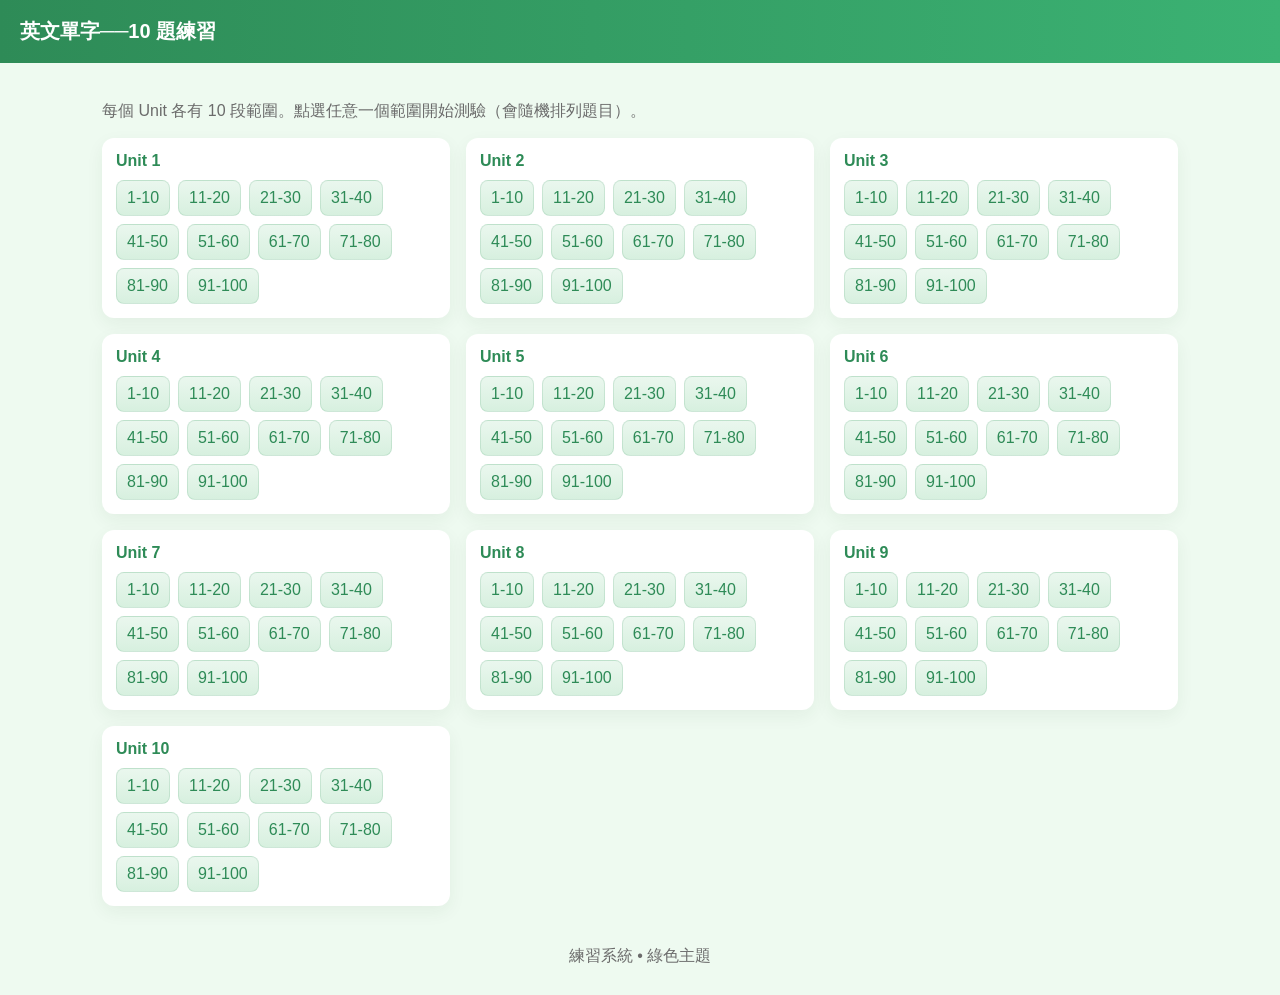
==== index.html @ 27076c3c "Add files via upload" ====
<!doctype html>
<html lang="zh-Hant">
<head>
<meta charset="utf-8" />
<meta name="viewport" content="width=device-width, initial-scale=1" />
<title>10 題測驗（綠色主題）</title>
<link rel="stylesheet" href="styles.css" />
</head>
<body>
<header class="site-header"><h1>英文單字──10 題練習</h1></header>
<main class="container">
  <p class="lead">每個 Unit 各有 10 段範圍。點選任意一個範圍開始測驗（會隨機排列題目）。</p>
  <div id="units" class="units-grid"></div>
</main>
<footer class="site-footer">練習系統 • 綠色主題</footer>

<script>
const UNITS = 10;
const unitsBox = document.getElementById('units');
for(let u=1; u<=UNITS; u++){
  const card = document.createElement('section');
  card.className = 'unit-card';
  const header = document.createElement('h2');
  header.textContent = 'Unit ' + u;
  const btnRow = document.createElement('div');
  btnRow.className = 'range-row';
  for(let s=1; s<=91; s+=10){
    const e = s+9;
    const a = document.createElement('a');
    a.className = 'range-btn';
    a.textContent = `${s}-${e}`;
    a.href = `quiz.html?u=${u}&range=${s}-${e}`;
    btnRow.appendChild(a);
  }
  card.appendChild(header);
  card.appendChild(btnRow);
  unitsBox.appendChild(card);
}
</script>
</body>
</html>
---- styles.css ----
/* Green theme styles */
:root{
  --bg:#eefaf0;
  --card:#ffffff;
  --accent:#2e8b57;
  --accent-2:#3bb273;
  --muted:#6b6b6b;
}
*{box-sizing:border-box}
body{font-family:'Noto Sans TC',sans-serif;background:var(--bg);margin:0;color:#123;}
.site-header{background:linear-gradient(90deg,var(--accent),var(--accent-2));color:white;padding:18px 20px}
.site-header h1{margin:0;font-size:20px}
.container{max-width:1100px;margin:18px auto;padding:12px}
.lead{margin:8px 0 16px;color:var(--muted)}
.units-grid{display:grid;grid-template-columns:repeat(auto-fill,minmax(260px,1fr));gap:16px}
.unit-card{background:var(--card);border-radius:12px;padding:14px;box-shadow:0 6px 18px rgba(30,60,40,0.06)}
.unit-card h2{margin:0 0 10px;font-size:16px;color:var(--accent)}
.range-row{display:flex;flex-wrap:wrap;gap:8px}
.range-btn{display:inline-block;padding:8px 10px;background:linear-gradient(180deg,#eaf7ee,#d7f0df);color:var(--accent);border-radius:8px;text-decoration:none;border:1px solid rgba(46,139,87,0.15)}
.range-btn:hover{transform:translateY(-2px);box-shadow:0 6px 12px rgba(50,120,80,0.08)}
.site-footer{max-width:1100px;margin:28px auto;text-align:center;color:var(--muted)}
.btn{display:inline-block;padding:8px 12px;background:var(--accent);color:white;border-radius:8px;text-decoration:none}
.controls{margin-top:12px}
.opts{display:flex;flex-direction:column;gap:8px;margin-top:10px}
.opt{padding:10px;border-radius:8px;border:1px solid #ddd;background:#fff;text-align:left}
.opt.selected{background:#c7f0d9}
.qbox{background:#fff;padding:12px;border-radius:10px;box-shadow:0 6px 18px rgba(30,60,40,0.03)}
.result-list{padding-left:16px}
.score{font-weight:bold;margin-top:12px}
.link{color:var(--accent);text-decoration:none}
@media (max-width:600px){.range-btn{flex:1 1 45%}}
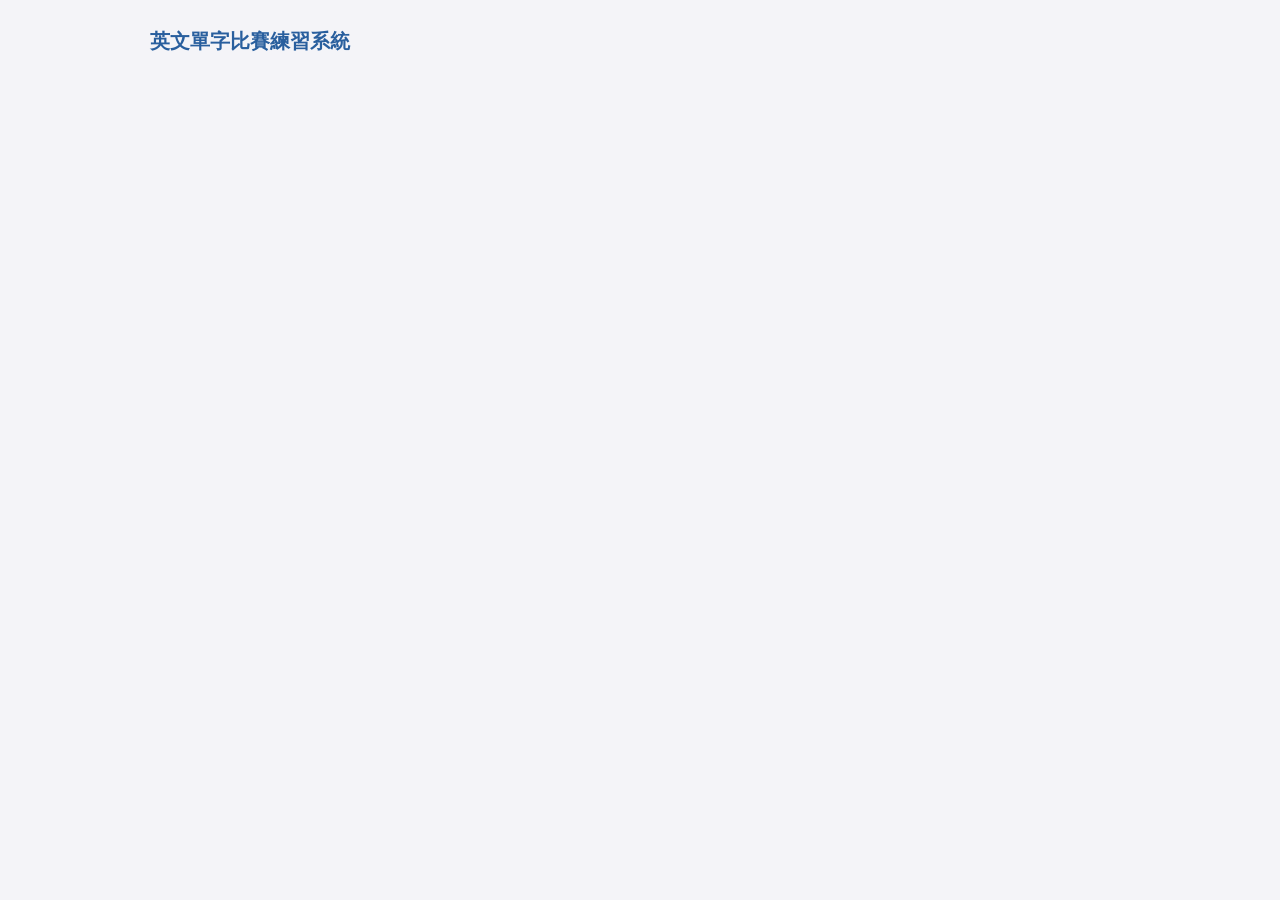
==== commit 19e86c50: "Add files via upload" ====
--- a/index.html
+++ b/index.html
@@ -1,41 +1 @@
-<!doctype html>
-<html lang="zh-Hant">
-<head>
-<meta charset="utf-8" />
-<meta name="viewport" content="width=device-width, initial-scale=1" />
-<title>10 題測驗（綠色主題）</title>
-<link rel="stylesheet" href="styles.css" />
-</head>
-<body>
-<header class="site-header"><h1>英文單字──10 題練習</h1></header>
-<main class="container">
-  <p class="lead">每個 Unit 各有 10 段範圍。點選任意一個範圍開始測驗（會隨機排列題目）。</p>
-  <div id="units" class="units-grid"></div>
-</main>
-<footer class="site-footer">練習系統 • 綠色主題</footer>
-
-<script>
-const UNITS = 10;
-const unitsBox = document.getElementById('units');
-for(let u=1; u<=UNITS; u++){
-  const card = document.createElement('section');
-  card.className = 'unit-card';
-  const header = document.createElement('h2');
-  header.textContent = 'Unit ' + u;
-  const btnRow = document.createElement('div');
-  btnRow.className = 'range-row';
-  for(let s=1; s<=91; s+=10){
-    const e = s+9;
-    const a = document.createElement('a');
-    a.className = 'range-btn';
-    a.textContent = `${s}-${e}`;
-    a.href = `quiz.html?u=${u}&range=${s}-${e}`;
-    btnRow.appendChild(a);
-  }
-  card.appendChild(header);
-  card.appendChild(btnRow);
-  unitsBox.appendChild(card);
-}
-</script>
-</body>
-</html>
+<!doctype html><html lang="zh-Hant"><head><meta charset="utf-8"><meta name="viewport" content="width=device-width,initial-scale=1"><title>英文單字比賽練習系統</title><meta http-equiv="refresh" content="0;url=home.html"></head><body>Redirecting to <a href="home.html">home</a></body></html>
